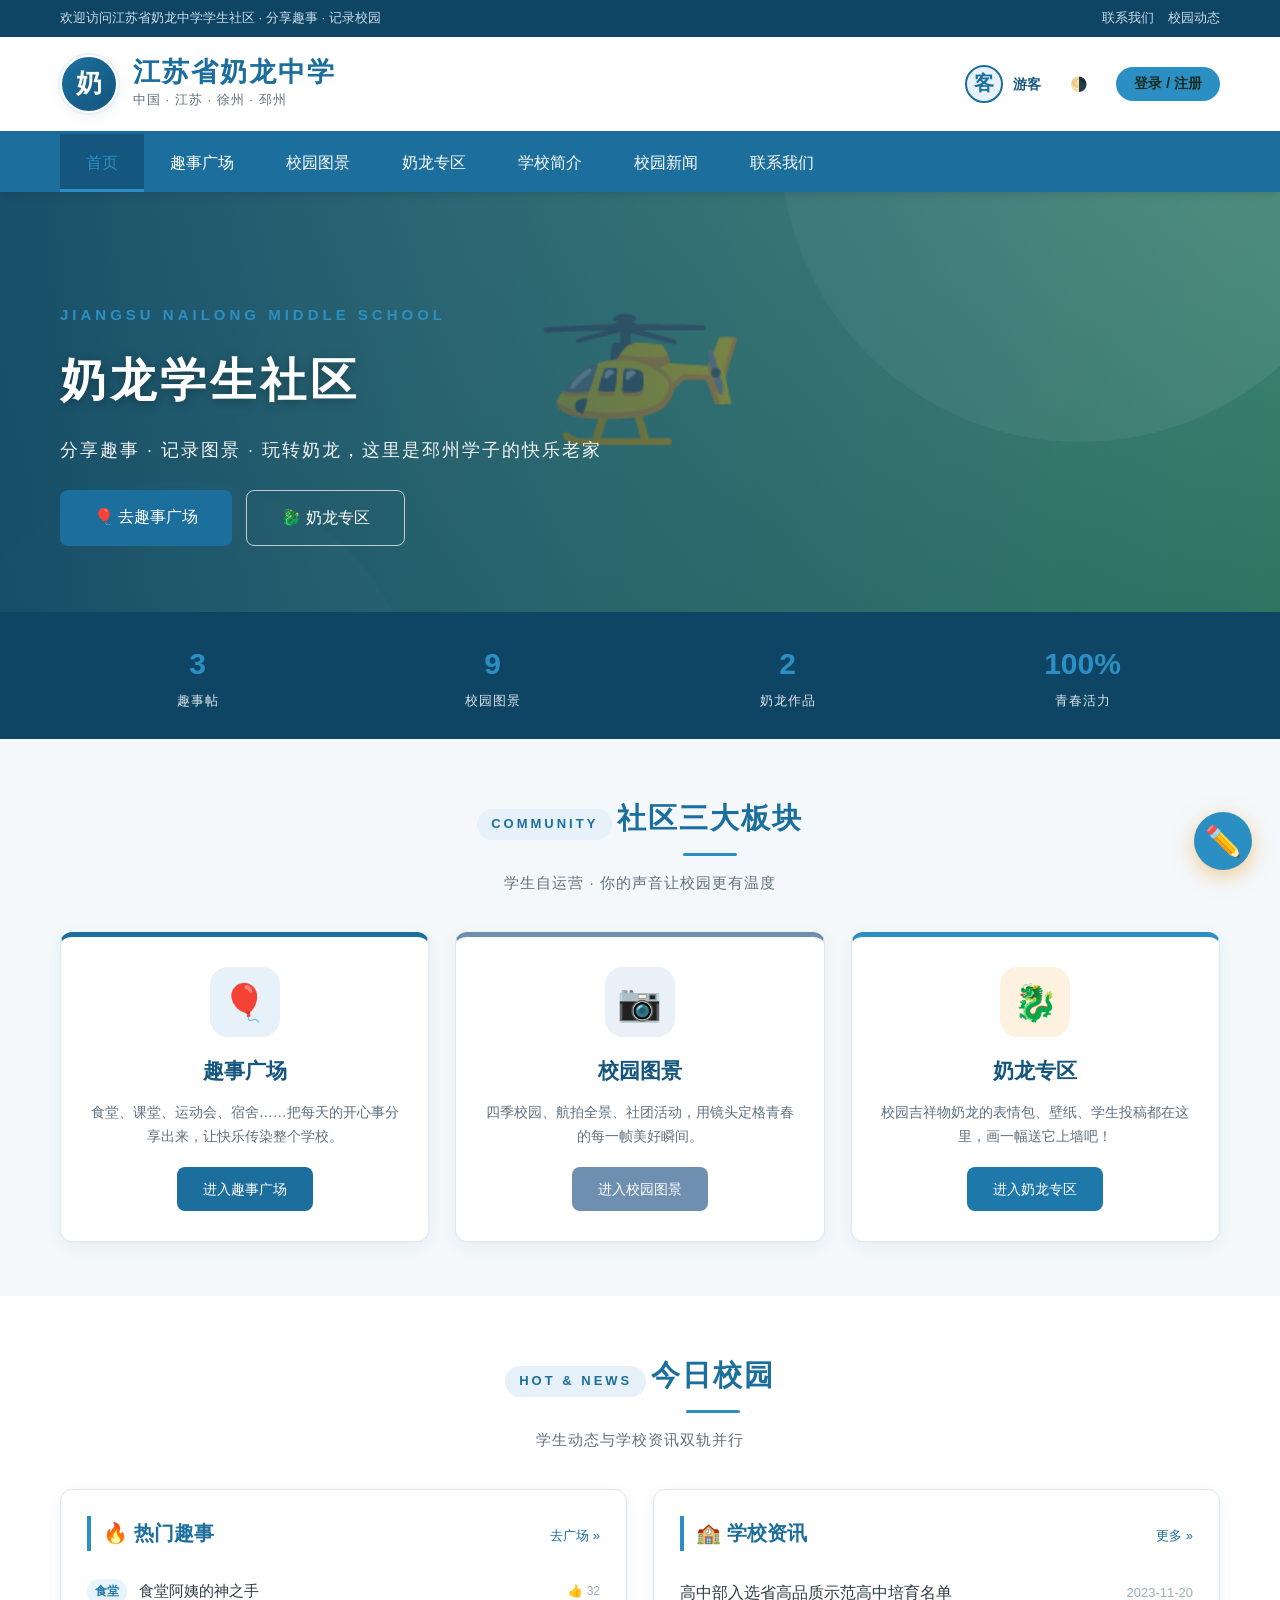
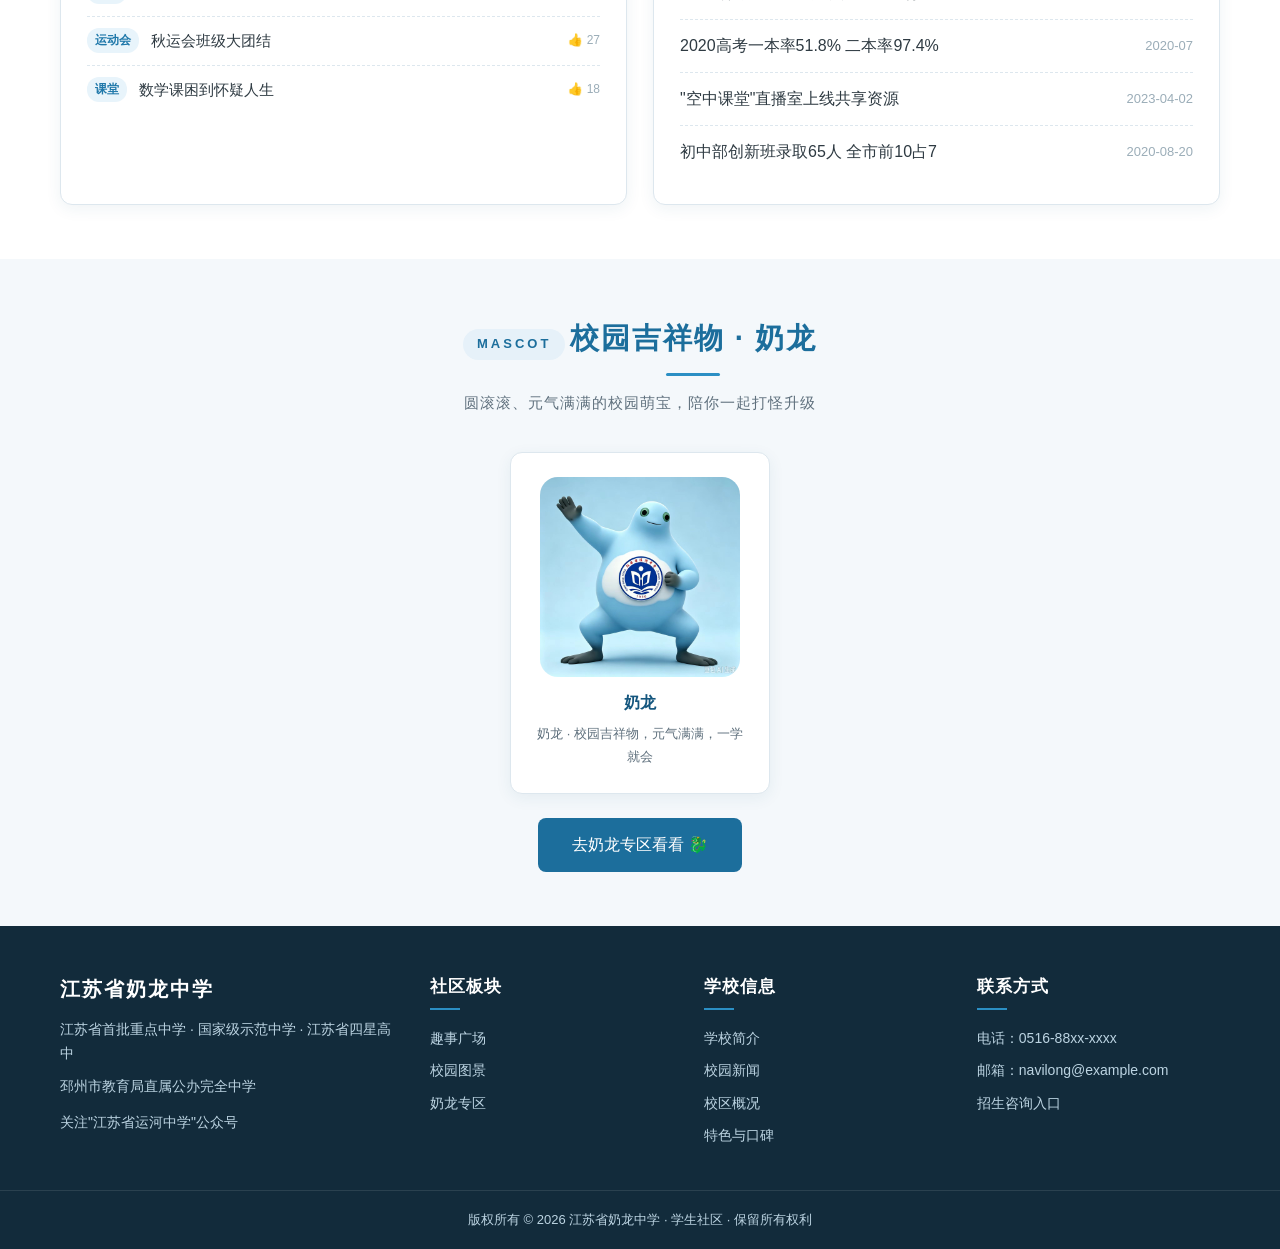
==== index.html @ 1771a379 "init: 江苏省奶龙中学 学生社区（纯前端 + 云端后端就绪）" ====
<!DOCTYPE html>
<html lang="zh-CN">
<head>
  <meta charset="UTF-8">
  <meta name="viewport" content="width=device-width, initial-scale=1.0">
  <title>江苏省奶龙中学 · 学生社区</title>
  <meta name="description" content="江苏省奶龙中学学生社区：分享校园趣事、记录校园图景、玩转奶龙吉祥物。学校为江苏省首批重点中学、国家级示范中学、江苏省四星高中，坐落于徐州市邳州市。">
  <link rel="stylesheet" href="css/style.css">
  <link rel="stylesheet" href="css/community.css">
</head>
<body>

  <site-header></site-header>

  <!-- 主页横幅 -->
  <section class="hero">
    <div class="hero-bg" style="background-image:url('images/scene-aerial.svg');"></div>
    <div class="hero-overlay"></div>
    <div class="container">
      <div class="hero-text">
        <div class="tagline">JIANGSU NAILONG MIDDLE SCHOOL</div>
        <h2>奶龙学生社区</h2>
        <p>分享趣事 · 记录图景 · 玩转奶龙，这里是邳州学子的快乐老家</p>
        <div class="hero-cta">
          <a class="btn" href="stories.html">🎈 去趣事广场</a>
          <a class="btn ghost" href="nailong.html">🐉 奶龙专区</a>
        </div>
      </div>
    </div>
  </section>

  <!-- 社区统计 -->
  <div class="stat-strip">
    <div class="container">
      <div><div class="count" id="bc-stories">0</div><div class="label">趣事帖</div></div>
      <div><div class="count" id="bc-gallery">0</div><div class="label">校园图景</div></div>
      <div><div class="count" id="bc-nailong">0</div><div class="label">奶龙作品</div></div>
      <div><div class="count">100%</div><div class="label">青春活力</div></div>
    </div>
  </div>

  <!-- 三大板块入口 -->
  <section class="section">
    <div class="container">
      <div class="section-title">
        <span class="eyebrow">COMMUNITY</span>
        <h3>社区三大板块</h3>
        <p>学生自运营 · 你的声音让校园更有温度</p>
      </div>
      <div class="community-entrance">
        <a class="entrance-card" href="stories.html">
          <div class="pic">🎈</div>
          <h4>趣事广场</h4>
          <p>食堂、课堂、运动会、宿舍……把每天的开心事分享出来，让快乐传染整个学校。</p>
          <span class="btn">进入趣事广场</span>
        </a>
        <a class="entrance-card" href="gallery.html" style="border-top-color:#6f8fb0;">
          <div class="pic" style="background:#e9f0f7;">📷</div>
          <h4>校园图景</h4>
          <p>四季校园、航拍全景、社团活动，用镜头定格青春的每一帧美好瞬间。</p>
          <span class="btn" style="background:#6f8fb0;">进入校园图景</span>
        </a>
        <a class="entrance-card" href="nailong.html" style="border-top-color:var(--accent);">
          <div class="pic" style="background:#fdf1df;">🐉</div>
          <h4>奶龙专区</h4>
          <p>校园吉祥物奶龙的表情包、壁纸、学生投稿都在这里，画一幅送它上墙吧！</p>
          <span class="btn" style="background:var(--accent-dark);">进入奶龙专区</span>
        </a>
      </div>
    </div>
  </section>

  <!-- 热门趣事 + 学校资讯双轨 -->
  <section class="section" style="background:#fff;">
    <div class="container">
      <div class="section-title">
        <span class="eyebrow">HOT &amp; NEWS</span>
        <h3>今日校园</h3>
        <p>学生动态与学校资讯双轨并行</p>
      </div>
      <div class="dual-grid">
        <div class="panel">
          <div class="panel-head">
            <h4>🔥 热门趣事</h4>
            <a class="more" href="stories.html">去广场 &raquo;</a>
          </div>
          <ul class="mini-list" id="miniStories"></ul>
        </div>
        <div class="panel">
          <div class="panel-head">
            <h4>🏫 学校资讯</h4>
            <a class="more" href="news.html">更多 &raquo;</a>
          </div>
          <ul class="news-list">
            <li><span><a href="news.html">高中部入选省高品质示范高中培育名单</a></span><span class="date">2023-11-20</span></li>
            <li><span><a href="news.html">2020高考一本率51.8% 二本率97.4%</a></span><span class="date">2020-07</span></li>
            <li><span><a href="news.html">"空中课堂"直播室上线共享资源</a></span><span class="date">2023-04-02</span></li>
            <li><span><a href="campus.html">初中部创新班录取65人 全市前10占7</a></span><span class="date">2020-08-20</span></li>
          </ul>
        </div>
      </div>
    </div>
  </section>

  <!-- 奶龙预热 -->
  <section class="section">
    <div class="container">
      <div class="section-title">
        <span class="eyebrow">MASCOT</span>
        <h3>校园吉祥物 · 奶龙</h3>
        <p>圆滚滚、元气满满的校园萌宝，陪你一起打怪升级</p>
      </div>
      <div style="text-align:center;">
        <div class="mascot-card" style="display:inline-block;max-width:260px;margin:0 auto;">
          <img src="images/mascot-a.jpg" alt="校园吉祥物奶龙" style="width:200px;height:200px;object-fit:cover;border-radius:18px;">
          <h4>奶龙</h4>
          <p>奶龙 · 校园吉祥物，元气满满，一学就会</p>
        </div>
        <div style="margin-top:24px;">
          <a class="btn" href="nailong.html">去奶龙专区看看 🐉</a>
        </div>
      </div>
    </div>
  </section>

  <site-footer></site-footer>

  <div class="float-actions">
    <button class="fab" id="fabCompose" title="发布趣事">✏️</button>
  </div>

  <script src="js/layout.js"></script>
  <script src="js/config.js"></script>
  <script src="js/community.js"></script>
  <script src="js/main.js"></script>
</body>
</html>
---- css/style.css ----
/* ===== 江苏省奶龙中学 网站样式 ===== */

:root {
  --primary: #1c6e9c;
  --primary-dark: #14567e;
  --primary-darker: #0f4564;
  --primary-light: #e6f1f9;
  --primary-lighter: #f4f9fc;
  --accent: #2b8fc4;
  --accent-dark: #1f78aa;
  --text: #2e3a42;
  --text-light: #5f707d;
  --text-lighter: #9badb8;
  --bg: #f4f8fb;
  --white: #ffffff;
  --border: #dde7ee;
  --shadow: 0 4px 16px rgba(30, 82, 120, 0.07);
  --shadow-lg: 0 14px 40px rgba(20, 86, 130, 0.14);
  --radius: 12px;
  --radius-sm: 8px;
}

* {
  margin: 0;
  padding: 0;
  box-sizing: border-box;
}

html {
  scroll-behavior: smooth;
}

body {
  font-family: "PingFang SC", "Microsoft YaHei", "Hiragino Sans GB", sans-serif;
  color: var(--text);
  background: var(--bg);
  line-height: 1.75;
  font-size: 16px;
}

a {
  text-decoration: none;
  color: inherit;
}

ul {
  list-style: none;
}

img {
  max-width: 100%;
  display: block;
}

.container {
  width: 100%;
  max-width: 1200px;
  margin: 0 auto;
  padding: 0 20px;
}

/* ===== 顶部信息栏 ===== */
.topbar {
  background: var(--primary-darker);
  color: #c9dbea;
  font-size: 13px;
  padding: 7px 0;
}

.topbar .container {
  display: flex;
  justify-content: space-between;
  align-items: center;
  flex-wrap: wrap;
  gap: 6px;
}

.topbar a {
  color: #c9dbea;
  margin-left: 14px;
  transition: color 0.2s;
}

.topbar a:hover {
  color: var(--accent);
}

/* ===== 页眉/Logo ===== */
.header {
  background: var(--white);
  border-bottom: 3px solid var(--primary);
  padding: 18px 0;
}

.header .container {
  display: flex;
  align-items: center;
  justify-content: space-between;
  gap: 16px;
}

.brand {
  display: flex;
  align-items: center;
  gap: 15px;
}

.brand .logo {
  width: 58px;
  height: 58px;
  border-radius: 50%;
  background: linear-gradient(135deg, var(--primary), var(--primary-dark));
  color: var(--white);
  display: flex;
  align-items: center;
  justify-content: center;
  font-size: 26px;
  font-weight: 800;
  box-shadow: var(--shadow);
  flex-shrink: 0;
  border: 2px solid #fff;
  outline: 2px solid var(--primary-light);
}

.brand h1 {
  font-size: 27px;
  color: var(--primary);
  letter-spacing: 2px;
  line-height: 1.2;
}

.brand p {
  font-size: 13px;
  color: var(--text-light);
  letter-spacing: 1px;
}

.header-contact {
  text-align: right;
  font-size: 13px;
  color: var(--text-light);
}

.header-contact strong {
  color: var(--primary);
  font-size: 20px;
  display: block;
  letter-spacing: 0.5px;
}

/* ===== 导航 ===== */
.nav {
  background: var(--primary);
  position: sticky;
  top: 0;
  z-index: 100;
  box-shadow: 0 2px 8px rgba(0, 0, 0, 0.12);
}

.nav ul {
  display: flex;
}

.nav ul li a {
  display: block;
  padding: 15px 26px;
  color: var(--white);
  font-size: 16px;
  font-weight: 500;
  transition: background 0.3s;
  position: relative;
}

.nav ul li a:hover,
.nav ul li a.active {
  background: var(--primary-dark);
  color: var(--accent);
}

.nav ul li a.active::after {
  content: "";
  position: absolute;
  left: 0;
  right: 0;
  bottom: 0;
  height: 3px;
  background: var(--accent);
}

/* 汉堡菜单 */
.nav-toggle {
  display: none;
  background: transparent;
  border: none;
  color: var(--white);
  font-size: 26px;
  cursor: pointer;
  padding: 12px 16px;
}

/* ===== 横幅 (首页) ===== */
.banner {
  position: relative;
  background: linear-gradient(135deg, var(--primary) 0%, var(--primary-dark) 60%, var(--primary-darker) 100%);
  color: var(--white);
  text-align: center;
  padding: 88px 20px 72px;
  overflow: hidden;
}

.banner::before,
.banner::after {
  content: "";
  position: absolute;
  border-radius: 50%;
  background: rgba(255, 255, 255, 0.06);
}

.banner::before {
  width: 320px;
  height: 320px;
  left: -90px;
  top: -90px;
}

.banner::after {
  width: 260px;
  height: 260px;
  right: -60px;
  bottom: -90px;
}

.banner .badges {
  display: flex;
  flex-wrap: wrap;
  justify-content: center;
  gap: 10px;
  margin-bottom: 22px;
}

.banner .badges span {
  background: rgba(255, 255, 255, 0.14);
  border: 1px solid rgba(255, 255, 255, 0.35);
  backdrop-filter: blur(3px);
  padding: 6px 14px;
  border-radius: 30px;
  font-size: 14px;
  letter-spacing: 1px;
}

.banner h2 {
  font-size: 48px;
  letter-spacing: 6px;
  margin-bottom: 16px;
  text-shadow: 0 2px 8px rgba(0, 0, 0, 0.3);
}

.banner .sub {
  font-size: 19px;
  letter-spacing: 3px;
  opacity: 0.95;
  margin-bottom: 8px;
}

.banner .scope {
  font-size: 15px;
  letter-spacing: 1px;
  opacity: 0.85;
}

.banner .motto {
  margin-top: 26px;
  font-size: 21px;
  color: var(--accent);
  letter-spacing: 8px;
  font-weight: 600;
}

/* ===== 通用小标题 ===== */
.section {
  padding: 54px 0;
}

.section:nth-child(even) {
  background: var(--bg);
}

.section-title {
  text-align: center;
  margin-bottom: 36px;
}

.section-title h3 {
  font-size: 29px;
  color: var(--primary);
  letter-spacing: 2px;
  position: relative;
  display: inline-block;
}

.section-title h3::after {
  content: "";
  position: absolute;
  left: 50%;
  bottom: -12px;
  transform: translateX(-50%);
  width: 54px;
  height: 3px;
  background: var(--accent);
  border-radius: 2px;
}

.section-title p {
  margin-top: 18px;
  color: var(--text-light);
  font-size: 15px;
  letter-spacing: 1px;
}

.section-title .eyebrow {
  display: inline-block;
  background: var(--primary-light);
  color: var(--primary);
  font-size: 13px;
  letter-spacing: 3px;
  padding: 4px 14px;
  border-radius: 20px;
  margin-bottom: 12px;
  font-weight: 600;
}

/* ===== 首页 特色卡片 ===== */
.features {
  display: grid;
  grid-template-columns: repeat(auto-fit, minmax(250px, 1fr));
  gap: 24px;
}

.feature-card {
  background: var(--white);
  border-radius: var(--radius);
  padding: 28px 24px;
  box-shadow: var(--shadow);
  border-top: 4px solid var(--primary);
  border-bottom: 1px solid var(--border);
  transition: transform 0.3s, box-shadow 0.3s;
  position: relative;
  overflow: hidden;
}

.feature-card:hover {
  transform: translateY(-6px);
  box-shadow: var(--shadow-lg);
}

.feature-card .icon {
  font-size: 40px;
  margin-bottom: 14px;
  display: inline-block;
  background: var(--primary-light);
  width: 66px;
  height: 66px;
  border-radius: 14px;
  display: flex;
  align-items: center;
  justify-content: center;
}

.feature-card h4 {
  font-size: 19px;
  color: var(--primary-dark);
  margin-bottom: 10px;
}

.feature-card p {
  color: var(--text-light);
  font-size: 14px;
}

/* ===== 首页 双栏 ===== */
.home-grid {
  display: grid;
  grid-template-columns: 2fr 1fr;
  gap: 30px;
}

.panel {
  background: var(--white);
  border-radius: var(--radius);
  padding: 26px;
  box-shadow: var(--shadow);
  border: 1px solid var(--border);
}

.panel .panel-head {
  display: flex;
  justify-content: space-between;
  align-items: baseline;
  margin-bottom: 16px;
}

.panel h4 {
  font-size: 20px;
  color: var(--primary);
  border-left: 4px solid var(--accent);
  padding-left: 12px;
}

.panel .more {
  font-size: 13px;
  color: var(--primary);
}

.panel .more:hover {
  color: var(--accent);
}

.news-list li {
  padding: 12px 0;
  border-bottom: 1px dashed var(--border);
  display: flex;
  justify-content: space-between;
  align-items: center;
  gap: 12px;
}

.news-list li:last-child {
  border-bottom: none;
}

.news-list a:hover {
  color: var(--primary);
}

.news-list .date {
  color: var(--text-lighter);
  font-size: 13px;
  white-space: nowrap;
}

.notice-list li {
  padding: 9px 0;
  border-bottom: 1px dashed var(--border);
  font-size: 14px;
}

.notice-list li:last-child {
  border-bottom: none;
}

.notice-list li::before {
  content: "●";
  color: var(--accent);
  margin-right: 8px;
  font-size: 10px;
  vertical-align: middle;
}

/* ===== 统计数字 ===== */
.stats {
  background: linear-gradient(135deg, var(--primary-dark), var(--primary-darker));
  color: var(--white);
  padding: 46px 0;
}

.stats .container {
  display: grid;
  grid-template-columns: repeat(auto-fit, minmax(200px, 1fr));
  gap: 30px;
  text-align: center;
}

.stat-item .num {
  font-size: 42px;
  font-weight: 800;
  color: var(--accent);
  line-height: 1.1;
}

.stat-item .label {
  font-size: 15px;
  letter-spacing: 2px;
  opacity: 0.9;
  margin-top: 6px;
}

/* ===== 校区卡片 ===== */
.campus-grid {
  display: grid;
  grid-template-columns: 1fr 1fr;
  gap: 26px;
}

.campus-card {
  background: var(--white);
  border-radius: var(--radius);
  overflow: hidden;
  box-shadow: var(--shadow);
  border: 1px solid var(--border);
  transition: transform 0.3s, box-shadow 0.3s;
}

.campus-card:hover {
  transform: translateY(-4px);
  box-shadow: var(--shadow-lg);
}

.campus-card .campus-head {
  padding: 26px 26px 20px;
  background: linear-gradient(135deg, var(--primary), var(--primary-dark));
  color: var(--white);
}

.campus-card .campus-head .tag {
  display: inline-block;
  background: var(--accent);
  color: var(--primary-darker);
  font-size: 12px;
  font-weight: 700;
  padding: 3px 12px;
  border-radius: 20px;
  margin-bottom: 8px;
  letter-spacing: 1px;
}

.campus-card .campus-head h4 {
  font-size: 23px;
  letter-spacing: 1px;
}

.campus-card .campus-head .addr {
  font-size: 14px;
  opacity: 0.9;
  margin-top: 4px;
}

.campus-card .campus-body {
  padding: 24px 26px;
}

.campus-card .campus-body p {
  font-size: 15px;
  color: var(--text);
  margin-bottom: 14px;
  text-indent: 2em;
}

.campus-card .campus-body .points {
  margin-top: 6px;
}

.campus-card .campus-body .points li {
  padding: 7px 0;
  font-size: 14px;
  color: var(--text-light);
  border-bottom: 1px dashed var(--border);
  display: flex;
  align-items: center;
  gap: 8px;
}

.campus-card .campus-body .points li:last-child {
  border-bottom: none;
}

.campus-card .campus-body .points li::before {
  content: "✔";
  color: var(--primary);
  font-weight: 700;
  flex-shrink: 0;
}

/* 定位差异对比 */
.diff-grid {
  display: grid;
  grid-template-columns: repeat(3, 1fr);
  gap: 22px;
}

.diff-item {
  background: var(--white);
  border-radius: var(--radius);
  padding: 26px 22px;
  text-align: center;
  box-shadow: var(--shadow);
  border: 1px solid var(--border);
  border-top: 4px solid var(--accent);
}

.diff-item h4 {
  font-size: 19px;
  color: var(--primary-dark);
  margin-bottom: 10px;
}

.diff-item .key {
  color: var(--accent-dark);
  font-weight: 700;
  font-size: 15px;
  margin-bottom: 12px;
}

.diff-item p {
  font-size: 14px;
  color: var(--text-light);
}

/* ===== 时间轴 ===== */
.timeline {
  position: relative;
  max-width: 820px;
  margin: 0 auto;
  padding: 20px 0 0;
}

.timeline::before {
  content: "";
  position: absolute;
  left: 24px;
  top: 0;
  bottom: 0;
  width: 3px;
  background: linear-gradient(var(--primary), var(--accent));
  border-radius: 3px;
}

.timeline-item {
  position: relative;
  padding-left: 72px;
  padding-bottom: 34px;
}

.timeline-item:last-child {
  padding-bottom: 0;
}

.timeline-item::before {
  content: "";
  position: absolute;
  left: 15px;
  top: 6px;
  width: 20px;
  height: 20px;
  border-radius: 50%;
  background: var(--white);
  border: 4px solid var(--primary);
  box-shadow: 0 0 0 4px var(--primary-light);
}

.timeline-item .year {
  display: inline-block;
  background: var(--accent);
  color: var(--primary-darker);
  font-weight: 700;
  font-size: 14px;
  padding: 3px 14px;
  border-radius: 20px;
  margin-bottom: 8px;
}

.timeline-item h4 {
  font-size: 19px;
  color: var(--primary-dark);
  margin-bottom: 6px;
}

.timeline-item p {
  color: var(--text-light);
  font-size: 15px;
}

/* ===== 数据高亮 ===== */
.data-cards {
  display: grid;
  grid-template-columns: repeat(auto-fit, minmax(210px, 1fr));
  gap: 20px;
}

.data-card {
  background: var(--white);
  border-radius: var(--radius);
  padding: 26px 20px;
  text-align: center;
  box-shadow: var(--shadow);
  border: 1px solid var(--border);
  border-bottom: 4px solid var(--primary);
}

.data-card .big {
  font-size: 36px;
  font-weight: 800;
  color: var(--primary);
  line-height: 1.1;
}

.data-card .big .unit {
  font-size: 20px;
}

.data-card .desc {
  margin-top: 8px;
  color: var(--text-light);
  font-size: 14px;
  letter-spacing: 1px;
}

/* ===== 活动/场景 ===== */
.scenes-grid {
  display: grid;
  grid-template-columns: repeat(auto-fit, minmax(250px, 1fr));
  gap: 24px;
}

.scene-card {
  background: var(--white);
  border-radius: var(--radius);
  padding: 26px 24px;
  box-shadow: var(--shadow);
  border: 1px solid var(--border);
  border-top: 4px solid var(--primary);
}

.scene-card .icon {
  font-size: 34px;
  margin-bottom: 12px;
}

.scene-card h4 {
  font-size: 18px;
  color: var(--primary-dark);
  margin-bottom: 8px;
}

.scene-card p {
  font-size: 14px;
  color: var(--text-light);
}

/* ===== 页脚 ===== */
.footer {
  background: #122b3b;
  color: #bcd4e2;
  padding: 46px 0 0;
}

.footer .container {
  display: grid;
  grid-template-columns: 1.4fr 1fr 1fr 1fr;
  gap: 30px;
  padding-bottom: 34px;
}

.footer h5 {
  color: var(--white);
  font-size: 17px;
  margin-bottom: 16px;
  letter-spacing: 1px;
  position: relative;
  padding-bottom: 8px;
}

.footer h5::after {
  content: "";
  position: absolute;
  left: 0;
  bottom: 0;
  width: 30px;
  height: 2px;
  background: var(--accent);
}

.footer p,
.footer li {
  font-size: 14px;
  margin-bottom: 8px;
}

.footer li a:hover {
  color: var(--accent);
}

.footer .brand-foot {
  font-size: 20px;
  color: var(--white);
  font-weight: 700;
  letter-spacing: 2px;
  margin-bottom: 10px;
}

.footer-bottom {
  border-top: 1px solid rgba(255, 255, 255, 0.1);
  padding: 18px 0;
  text-align: center;
  font-size: 13px;
}

/* ===== 子页面横幅 ===== */
.page-banner {
  background: linear-gradient(135deg, var(--primary), var(--primary-darker));
  color: var(--white);
  padding: 52px 20px;
  text-align: center;
  position: relative;
  overflow: hidden;
}

.page-banner::before {
  content: "";
  position: absolute;
  width: 220px;
  height: 220px;
  border-radius: 50%;
  background: rgba(255, 255, 255, 0.06);
  right: -50px;
  top: -60px;
}

.page-banner h2 {
  font-size: 36px;
  letter-spacing: 3px;
}

.page-banner p {
  margin-top: 10px;
  opacity: 0.9;
  letter-spacing: 1px;
}

/* 面包屑 */
.crumbs {
  background: var(--white);
  border-bottom: 1px solid var(--border);
  font-size: 13px;
  padding: 11px 0;
  color: var(--text-light);
}

.crumbs a:hover {
  color: var(--primary);
}

.crumbs .sep {
  margin: 0 6px;
  color: var(--text-lighter);
}

/* ===== 通用内容 ===== */
.content {
  background: var(--white);
  border-radius: var(--radius);
  padding: 38px 40px;
  box-shadow: var(--shadow);
  margin: 34px 0;
  border: 1px solid var(--border);
}

.content h3 {
  color: var(--primary);
  font-size: 24px;
  margin-bottom: 18px;
  padding-bottom: 12px;
  border-bottom: 2px solid var(--primary-light);
}

.content h4 {
  color: var(--primary-dark);
  font-size: 19px;
  margin: 24px 0 10px;
}

.content p {
  margin-bottom: 14px;
  text-indent: 2em;
}

/* ===== 关于 ===== */
.about-intro {
  text-align: center;
  padding: 30px 0;
}

.about-intro h3 {
  color: var(--primary);
  font-size: 28px;
  margin-bottom: 16px;
}

.about-intro p {
  max-width: 840px;
  margin: 0 auto 12px;
  font-size: 16px;
  color: var(--text-light);
}

.values {
  display: grid;
  grid-template-columns: repeat(auto-fit, minmax(220px, 1fr));
  gap: 20px;
  margin-top: 30px;
}

.value-item {
  background: var(--white);
  border-radius: var(--radius);
  padding: 26px;
  text-align: center;
  box-shadow: var(--shadow);
  border-top: 4px solid var(--accent);
  border: 1px solid var(--border);
}

.value-item .icon {
  font-size: 30px;
  margin-bottom: 10px;
}

.value-item h4 {
  color: var(--primary-dark);
  margin-bottom: 8px;
  font-size: 18px;
}

.value-item p {
  font-size: 14px;
  color: var(--text-light);
}

/* ===== 教师卡片 ===== */
.teacher-grid {
  display: grid;
  grid-template-columns: repeat(auto-fit, minmax(250px, 1fr));
  gap: 24px;
  margin-top: 20px;
}

.teacher-card {
  background: var(--white);
  border-radius: var(--radius);
  box-shadow: var(--shadow);
  text-align: center;
  padding: 28px 20px;
  border: 1px solid var(--border);
  transition: transform 0.3s;
}

.teacher-card:hover {
  transform: translateY(-4px);
}

.teacher-card .avatar {
  width: 84px;
  height: 84px;
  border-radius: 50%;
  margin: 0 auto 14px;
  background: var(--primary-light);
  color: var(--primary);
  font-size: 34px;
  font-weight: 700;
  display: flex;
  align-items: center;
  justify-content: center;
}

.teacher-card h5 {
  font-size: 18px;
  color: var(--primary-dark);
  margin-bottom: 4px;
}

.teacher-card .subject {
  color: var(--accent-dark);
  font-size: 14px;
  font-weight: 600;
  margin-bottom: 12px;
}

.teacher-card p {
  font-size: 13px;
  color: var(--text-light);
  text-indent: 0;
  margin-bottom: 0;
}

/* ===== 新闻文章列表 ===== */
.article-list article {
  padding: 20px 0;
  border-bottom: 1px dashed var(--border);
}

.article-list article:last-child {
  border-bottom: none;
}

.article-list h4 {
  margin: 0 0 8px;
}

.article-list h4 a {
  color: var(--primary-dark);
  font-size: 19px;
}

.article-list h4 a:hover {
  color: var(--accent);
}

.article-list .meta {
  font-size: 13px;
  color: var(--text-light);
  margin-bottom: 8px;
}

.article-list p {
  color: var(--text-light);
  font-size: 14px;
  text-indent: 0;
}

/* ===== 联系/实用信息 ===== */
.contact-grid {
  display: grid;
  grid-template-columns: 1fr 1.4fr;
  gap: 30px;
}

.info-card {
  background: var(--primary-light);
  border-radius: var(--radius);
  padding: 28px;
  border: 1px solid var(--primary-light);
}

.info-card h4 {
  color: var(--primary-dark);
  margin-bottom: 18px;
  font-size: 20px;
  border-left: 4px solid var(--accent);
  padding-left: 12px;
}

.info-card ul li {
  padding: 10px 0;
  border-bottom: 1px dashed rgba(28, 110, 156, 0.2);
  font-size: 15px;
}

.info-card ul li:last-child {
  border-bottom: none;
}

.info-card ul li strong {
  color: var(--primary);
  margin-right: 8px;
}

.form-card {
  background: var(--white);
  border-radius: var(--radius);
  padding: 28px;
  box-shadow: var(--shadow);
  border: 1px solid var(--border);
}

.form-card h4 {
  color: var(--primary-dark);
  font-size: 20px;
  margin-bottom: 18px;
  border-left: 4px solid var(--accent);
  padding-left: 12px;
}

.form-group {
  margin-bottom: 18px;
}

.form-group label {
  display: block;
  margin-bottom: 6px;
  font-size: 14px;
  color: var(--primary-dark);
  font-weight: 600;
}

.form-group input,
.form-group textarea,
.form-group select {
  width: 100%;
  padding: 12px 14px;
  border: 1px solid var(--border);
  border-radius: 8px;
  font-size: 15px;
  font-family: inherit;
  transition: border 0.3s;
  background: #fdfefe;
}

.form-group input:focus,
.form-group textarea:focus {
  outline: none;
  border-color: var(--primary);
  box-shadow: 0 0 0 3px var(--primary-light);
}

.form-group textarea {
  resize: vertical;
  min-height: 120px;
}

.btn {
  display: inline-block;
  background: var(--primary);
  color: var(--white);
  border: none;
  padding: 13px 34px;
  border-radius: 8px;
  font-size: 16px;
  cursor: pointer;
  transition: background 0.3s, transform 0.2s;
  font-weight: 500;
}

.btn:hover {
  background: var(--primary-dark);
  transform: translateY(-1px);
}

.btn:disabled {
  background: #7ba8c4;
  cursor: not-allowed;
  transform: none;
}

/* 提示框 */
.alert {
  padding: 14px 18px;
  border-radius: 8px;
  margin-top: 14px;
  font-size: 14px;
  display: none;
}

.alert.show {
  display: block;
}

.alert.success {
  background: #e6f1f9;
  color: var(--primary-dark);
  border: 1px solid var(--primary);
}

.alert.error {
  background: #fdecec;
  color: #a03030;
  border: 1px solid #e0a0a0;
}

/* ===== 招生要点 (callout) ===== */
.callout {
  background: linear-gradient(135deg, var(--primary-light), var(--primary-lighter));
  border: 1px solid var(--primary-light);
  border-left: 5px solid var(--accent);
  border-radius: var(--radius);
  padding: 24px 28px;
  margin: 26px 0;
}

.callout h4 {
  color: var(--primary-dark);
  margin-bottom: 10px;
  border-left: none;
  padding-left: 0;
}

.callout p,
.callout li {
  font-size: 15px;
  color: var(--text);
  text-indent: 0;
}

.callout ul li {
  padding: 5px 0;
  padding-left: 20px;
  position: relative;
}

.callout ul li::before {
  content: "▸";
  position: absolute;
  left: 0;
  color: var(--primary);
}

/* ===== Tag badge ===== */
.tag-row {
  display: flex;
  flex-wrap: wrap;
  gap: 8px;
  margin-top: 10px;
}

.tag-row span {
  background: var(--primary-light);
  color: var(--primary);
  font-size: 13px;
  padding: 4px 12px;
  border-radius: 20px;
}

/* ===== 响应式 ===== */
@media (max-width: 900px) {
  .campus-grid {
    grid-template-columns: 1fr;
  }

  .diff-grid {
    grid-template-columns: 1fr;
  }
}

@media (max-width: 860px) {
  .home-grid {
    grid-template-columns: 1fr;
  }

  .contact-grid {
    grid-template-columns: 1fr;
  }

  .footer .container {
    grid-template-columns: 1fr 1fr;
  }

  .nav ul {
    display: none;
    flex-direction: column;
  }

  .nav ul.open {
    display: flex;
  }

  .nav-toggle {
    display: block;
  }

  .nav ul li a {
    padding: 13px 20px;
  }

  .header .container {
    flex-direction: column;
    gap: 12px;
    text-align: center;
  }

  .header-contact {
    text-align: center;
  }

  .banner h2 {
    font-size: 30px;
  }

  .brand h1 {
    font-size: 22px;
  }

  .content {
    padding: 24px 20px;
  }

  .timeline-item {
    padding-left: 58px;
  }

  .footer .container {
    grid-template-columns: 1fr;
  }
}
---- css/community.css ----
/* ===== 江苏省奶龙中学 · 社区版样式 ===== */

/* 自定义布局标签默认块级显示（否则未知标签按 inline 处理） */
site-header,
site-footer {
  display: block;
}

/* ---------- 用户菜单 ---------- */
.user-menu {
  display: flex;
  align-items: center;
  gap: 10px;
}

.user-menu .avatar {
  width: 38px;
  height: 38px;
  border-radius: 50%;
  background: var(--primary-light);
  color: var(--primary);
  display: flex;
  align-items: center;
  justify-content: center;
  font-size: 20px;
  font-weight: 700;
  border: 2px solid var(--primary);
  overflow: hidden;
}

.user-menu .avatar img {
  width: 100%;
  height: 100%;
  object-fit: cover;
}

.user-menu .uname {
  font-size: 14px;
  color: var(--primary-dark);
  font-weight: 600;
}

.user-menu .link-btn {
  background: var(--accent);
  color: #1a2b20;
  border: none;
  padding: 8px 18px;
  border-radius: 20px;
  font-size: 14px;
  font-weight: 700;
  cursor: pointer;
  transition: background 0.2s, transform 0.2s;
}

.user-menu .link-btn:hover {
  background: var(--accent-dark);
  color: #fff;
  transform: translateY(-1px);
}

.user-menu .link-btn.ghost {
  background: transparent;
  color: var(--white);
  border: 1px solid rgba(255, 255, 255, 0.5);
}

.user-menu .link-btn.ghost:hover {
  background: rgba(255, 255, 255, 0.15);
  color: var(--white);
}

/* ---------- 横幅（社区页 hero） ---------- */
.hero {
  position: relative;
  height: 420px;
  overflow: hidden;
  color: var(--white);
}

.hero .hero-bg {
  position: absolute;
  inset: 0;
  background-size: cover;
  background-position: center;
}

.hero .hero-overlay {
  position: absolute;
  inset: 0;
  background: linear-gradient(90deg, rgba(15, 69, 100, 0.92) 0%, rgba(15, 69, 100, 0.55) 60%, rgba(15, 69, 100, 0.25) 100%);
}

.hero .hero-text {
  position: relative;
  z-index: 2;
  max-width: 640px;
  padding-top: 110px;
}

.hero .hero-text .tagline {
  font-size: 15px;
  letter-spacing: 4px;
  color: var(--accent);
  font-weight: 600;
  margin-bottom: 12px;
}

.hero .hero-text h2 {
  font-size: 46px;
  letter-spacing: 4px;
  margin-bottom: 14px;
  text-shadow: 0 2px 10px rgba(0, 0, 0, 0.3);
}

.hero .hero-text p {
  font-size: 18px;
  letter-spacing: 2px;
  opacity: 0.94;
  margin-bottom: 24px;
}

.hero .hero-cta {
  display: flex;
  gap: 14px;
  flex-wrap: wrap;
}

.hero .hero-cta .btn.ghost {
  background: transparent;
  border: 1px solid rgba(255, 255, 255, 0.7);
}

.hero .hero-cta .btn.ghost:hover {
  background: rgba(255, 255, 255, 0.15);
}

/* ---------- 社区统计 ---------- */
.stat-strip {
  background: var(--primary-darker);
  color: var(--white);
}

.stat-strip .container {
  display: grid;
  grid-template-columns: repeat(4, 1fr);
  gap: 20px;
  padding: 26px 20px;
  text-align: center;
}

.stat-strip .count {
  font-size: 30px;
  font-weight: 800;
  color: var(--accent);
}

.stat-strip .label {
  font-size: 13px;
  opacity: 0.85;
  letter-spacing: 1px;
}

/* ---------- 三栏板块入口 ---------- */
.community-entrance {
  display: grid;
  grid-template-columns: repeat(3, 1fr);
  gap: 26px;
}

.entrance-card {
  background: var(--white);
  border-radius: var(--radius);
  padding: 30px 26px;
  text-align: center;
  box-shadow: var(--shadow);
  border: 1px solid var(--border);
  border-top: 5px solid var(--primary);
  transition: transform 0.3s, box-shadow 0.3s;
  position: relative;
  overflow: hidden;
}

.entrance-card:hover {
  transform: translateY(-6px);
  box-shadow: var(--shadow-lg);
}

.entrance-card .pic {
  width: 70px;
  height: 70px;
  border-radius: 18px;
  margin: 0 auto 16px;
  display: flex;
  align-items: center;
  justify-content: center;
  font-size: 36px;
  background: var(--primary-light);
}

.entrance-card h4 {
  font-size: 21px;
  color: var(--primary-dark);
  margin-bottom: 10px;
}

.entrance-card p {
  font-size: 14px;
  color: var(--text-light);
  margin-bottom: 18px;
}

.entrance-card .btn {
  font-size: 14px;
  padding: 10px 26px;
}

/* ---------- 板块提示 ---------- */
.section-head {
  display: flex;
  align-items: center;
  justify-content: space-between;
  margin-bottom: 20px;
  flex-wrap: wrap;
  gap: 12px;
}

.section-head h3 {
  font-size: 24px;
  color: var(--primary);
  letter-spacing: 1px;
  display: flex;
  align-items: center;
  gap: 10px;
}

.section-head h3 span.ico {
  font-size: 26px;
}

.section-head .more {
  font-size: 14px;
  color: var(--primary);
}

.section-head .more:hover {
  color: var(--accent);
}

/* ---------- 趣味列表（首页） ---------- */
.mini-list li {
  display: flex;
  justify-content: space-between;
  align-items: center;
  gap: 12px;
  padding: 11px 0;
  border-bottom: 1px dashed var(--border);
}

.mini-list li:last-child {
  border-bottom: none;
}

.mini-list .tag {
  font-size: 12px;
  color: var(--accent-dark);
  background: #e8f4fb;
  padding: 2px 8px;
  border-radius: 12px;
  flex-shrink: 0;
  font-weight: 600;
}

.mini-list a.title {
  color: var(--text);
  font-size: 15px;
  flex: 1;
}

.mini-list a.title:hover {
  color: var(--primary);
}

.mini-list .heat {
  color: var(--text-lighter);
  font-size: 12px;
  white-space: nowrap;
}

/* ---------- 资讯双轨 ---------- */
.dual-grid {
  display: grid;
  grid-template-columns: 1fr 1fr;
  gap: 26px;
}

/* ---------- 筛选标签 ---------- */
.filter-bar {
  display: flex;
  flex-wrap: wrap;
  gap: 10px;
  margin-bottom: 22px;
  align-items: center;
}

.filter-bar .chip {
  padding: 7px 18px;
  border-radius: 20px;
  background: var(--white);
  border: 1px solid var(--border);
  color: var(--text);
  font-size: 14px;
  cursor: pointer;
  transition: all 0.2s;
}

.filter-bar .chip:hover {
  border-color: var(--primary);
  color: var(--primary);
}

.filter-bar .chip.active {
  background: var(--primary);
  color: var(--white);
  border-color: var(--primary);
}

/* ---------- 发布按钮 ---------- */
.float-actions {
  position: fixed;
  right: 28px;
  bottom: 30px;
  z-index: 50;
  display: flex;
  flex-direction: column;
  gap: 12px;
}

.float-actions .fab {
  width: 58px;
  height: 58px;
  border-radius: 50%;
  border: none;
  background: var(--accent);
  color: var(--primary-darker);
  font-size: 30px;
  cursor: pointer;
  box-shadow: 0 6px 20px rgba(240, 160, 48, 0.5);
  transition: transform 0.2s, background 0.2s;
  display: flex;
  align-items: center;
  justify-content: center;
}

.float-actions .fab:hover {
  transform: translateY(-3px) scale(1.05);
}

/* ---------- 动态卡片（趣事） ---------- */
.post-feed {
  display: grid;
  grid-template-columns: repeat(auto-fill, minmax(330px, 1fr));
  gap: 22px;
}

.post-card {
  background: var(--white);
  border-radius: var(--radius);
  padding: 22px;
  box-shadow: var(--shadow);
  border: 1px solid var(--border);
  transition: transform 0.2s, box-shadow 0.25s;
  display: flex;
  flex-direction: column;
}

.post-card:hover {
  transform: translateY(-3px);
  box-shadow: var(--shadow-lg);
}

.post-card .post-meta {
  display: flex;
  align-items: center;
  gap: 10px;
  margin-bottom: 12px;
}

.post-card .post-meta .who {
  width: 34px;
  height: 34px;
  border-radius: 50%;
  background: var(--primary-light);
  color: var(--primary);
  font-size: 16px;
  font-weight: 700;
  display: flex;
  align-items: center;
  justify-content: center;
  flex-shrink: 0;
}

.post-card .post-meta .post-meta-txt {
  flex: 1;
}

.post-card .post-meta .post-meta-txt .name {
  font-size: 14px;
  font-weight: 600;
  color: var(--primary-dark);
}

.post-card .post-meta .post-meta-txt .time {
  font-size: 12px;
  color: var(--text-lighter);
}

.post-card .post-meta .tag {
  font-size: 12px;
  color: var(--accent-dark);
  background: #e8f4fb;
  padding: 3px 10px;
  border-radius: 12px;
  font-weight: 600;
}

.post-card .post-title {
  font-size: 17px;
  margin-bottom: 8px;
}

.post-card h5 {
  font-size: 17px;
  color: var(--primary-dark);
  margin-bottom: 6px;
}

.post-card .post-body {
  font-size: 14px;
  color: var(--text);
  line-height: 1.7;
  margin-bottom: 14px;
  white-space: pre-wrap;
}

.post-card .post-img {
  border-radius: 10px;
  overflow: hidden;
  margin-bottom: 14px;
}

.post-card .post-actions {
  display: flex;
  gap: 7px;
  margin-top: auto;
  padding-top: 12px;
  border-top: 1px dashed var(--border);
}

.post-card .post-actions button {
  flex: 1;
  background: var(--primary-lighter);
  border: 1px solid var(--border);
  color: var(--text);
  border-radius: 8px;
  padding: 8px 6px;
  font-size: 12.5px;
  cursor: pointer;
  transition: all 0.2s;
  display: flex;
  align-items: center;
  justify-content: center;
  gap: 4px;
  white-space: nowrap;
}

.post-card .post-actions button:hover {
  border-color: var(--primary);
  color: var(--primary);
}

.post-card .post-actions button.liked {
  background: #e8f4fb;
  border-color: var(--accent);
  color: var(--accent-dark);
  font-weight: 600;
}

.post-card .post-actions button.report-btn {
  color: var(--text-lighter);
  font-size: 11.5px;
}

.post-card .post-actions button.report-btn:hover {
  color: #c65a5a;
  border-color: #e0a0a0;
}

/* 评论区 */
.comments {
  margin-top: 12px;
  background: var(--bg);
  border-radius: 8px;
  padding: 12px;
  display: none;
}

.comments.open {
  display: block;
}

.comments .cmt {
  font-size: 13px;
  padding: 6px 0;
  border-bottom: 1px dashed var(--border);
}

.comments .cmt:last-child {
  border-bottom: none;
}

.comments .cmt .cname {
  color: var(--primary);
  font-weight: 600;
}

.comments .cmt .ctime {
  color: var(--text-lighter);
  font-size: 11px;
  margin-left: 6px;
}

.comments .cmt-input {
  display: flex;
  gap: 8px;
  margin-top: 10px;
}

.comments .cmt-input input {
  flex: 1;
  border: 1px solid var(--border);
  border-radius: 8px;
  padding: 8px 10px;
  font-size: 13px;
  font-family: inherit;
}

.comments .cmt-input button {
  background: var(--primary);
  color: #fff;
  border: none;
  border-radius: 8px;
  padding: 8px 16px;
  cursor: pointer;
}

/* ---------- 图片墙 ---------- */
.gallery-grid {
  column-count: 3;
  column-gap: 18px;
}

.gallery-item {
  break-inside: avoid;
  margin-bottom: 18px;
  background: var(--white);
  border-radius: var(--radius);
  overflow: hidden;
  box-shadow: var(--shadow);
  border: 1px solid var(--border);
  position: relative;
  transition: transform 0.2s;
}

.gallery-item:hover {
  transform: translateY(-3px);
  box-shadow: var(--shadow-lg);
}

.gallery-item img {
  width: 100%;
  display: block;
}

.gallery-item .g-info {
  padding: 12px 14px;
}

.gallery-item .g-info .g-title {
  font-size: 14px;
  color: var(--primary-dark);
  font-weight: 600;
  margin-bottom: 5px;
}

.gallery-item .g-info .g-meta {
  display: flex;
  justify-content: space-between;
  align-items: center;
  font-size: 12px;
  color: var(--text-lighter);
}

.gallery-item .g-info .g-like {
  background: none;
  border: none;
  color: var(--text-lighter);
  cursor: pointer;
  font-size: 13px;
}

.gallery-item .g-info .g-like.liked {
  color: #e07a7a;
}

.gallery-item .cat-badge {
  position: absolute;
  top: 12px;
  left: 12px;
  background: rgba(0, 0, 0, 0.5);
  color: #fff;
  font-size: 12px;
  padding: 3px 10px;
  border-radius: 12px;
}

/* ---------- 奶龙专区 ---------- */
.nailong-hero {
  border-radius: var(--radius);
  overflow: hidden;
  box-shadow: var(--shadow-lg);
  margin: 24px 0;
}

.nailong-hero img {
  width: 100%;
  display: block;
}

.mascot-card {
  text-align: center;
  background: var(--white);
  border-radius: var(--radius);
  padding: 24px;
  box-shadow: var(--shadow);
  border: 1px solid var(--border);
}

.mascot-card img {
  width: 120px;
  margin: 0 auto 12px;
}

.mascot-card h4 {
  color: var(--primary-dark);
  margin-bottom: 6px;
}

.mascot-card p {
  font-size: 13px;
  color: var(--text-light);
}

.sticker-grid {
  display: grid;
  grid-template-columns: repeat(auto-fill, minmax(140px, 1fr));
  gap: 16px;
}

.sticker-grid .sticker {
  background: var(--white);
  border-radius: var(--radius);
  border: 1px solid var(--border);
  padding: 14px;
  text-align: center;
  transition: transform 0.2s;
}

.sticker-grid .sticker:hover {
  transform: scale(1.04);
}

.sticker-grid .sticker img {
  width: 100%;
  margin-bottom: 8px;
}

.sticker-grid .sticker .s-name {
  font-size: 13px;
  color: var(--text-light);
}

.sticker-grid .sticker .dl {
  font-size: 12px;
  color: var(--primary);
  display: inline-block;
  margin-top: 6px;
  cursor: pointer;
  border-bottom: 1px dashed var(--primary);
}

/* ---------- 弹窗 ---------- */
.modal-overlay {
  position: fixed;
  inset: 0;
  background: rgba(0, 0, 0, 0.5);
  z-index: 200;
  display: none;
  align-items: center;
  justify-content: center;
  padding: 20px;
}

.modal-overlay.show {
  display: flex;
}

.modal {
  background: var(--white);
  border-radius: var(--radius);
  width: 100%;
  max-width: 520px;
  max-height: 90vh;
  overflow-y: auto;
  box-shadow: var(--shadow-lg);
  padding: 26px;
  animation: pop 0.25s ease;
}

.modal.wide {
  max-width: 640px;
}

@keyframes pop {
  from { transform: scale(0.95) translateY(10px); opacity: 0; }
  to { transform: scale(1) translateY(0); opacity: 1; }
}

.modal .modal-head {
  display: flex;
  justify-content: space-between;
  align-items: center;
  margin-bottom: 18px;
}

.modal .modal-head h3 {
  font-size: 20px;
  color: var(--primary-dark);
}

.modal .modal-close {
  background: none;
  border: none;
  font-size: 26px;
  cursor: pointer;
  color: var(--text-light);
  line-height: 1;
}

.modal .modal-close:hover {
  color: var(--primary);
}

.avatar-picker {
  display: flex;
  flex-wrap: wrap;
  gap: 10px;
  margin: 12px 0;
}

.avatar-picker .ap {
  width: 52px;
  height: 52px;
  border-radius: 50%;
  background: var(--primary-light);
  display: flex;
  align-items: center;
  justify-content: center;
  font-size: 26px;
  cursor: pointer;
  border: 3px solid transparent;
  transition: all 0.2s;
}

.avatar-picker .ap:hover {
  border-color: var(--accent);
}

.avatar-picker .ap.sel {
  border-color: var(--primary);
  background: var(--primary-lighter);
}

.nickname-row input {
  width: 100%;
  padding: 12px 14px;
  border: 1px solid var(--border);
  border-radius: 8px;
  font-size: 15px;
  font-family: inherit;
}

.nickname-row input:focus {
  outline: none;
  border-color: var(--primary);
  box-shadow: 0 0 0 3px var(--primary-light);
}

/* 发布表单 */
.compose input,
.compose textarea,
.compose select {
  width: 100%;
  padding: 11px 13px;
  border: 1px solid var(--border);
  border-radius: 8px;
  font-size: 14px;
  font-family: inherit;
  margin-bottom: 12px;
}

.compose textarea {
  min-height: 90px;
  resize: vertical;
}

.compose input:focus,
.compose textarea:focus,
.compose select:focus {
  outline: none;
  border-color: var(--primary);
}

.compose .img-row {
  display: flex;
  gap: 8px;
}

.compose .anon-row {
  display: flex;
  align-items: center;
  gap: 8px;
  font-size: 14px;
  margin-bottom: 12px;
  color: var(--text-light);
}

.compose .anon-row input {
  width: auto;
  margin: 0;
}

/* ---------- Toast ---------- */
.toast {
  position: fixed;
  top: 90px;
  left: 50%;
  transform: translateX(-50%);
  background: var(--primary-dark);
  color: #fff;
  padding: 12px 24px;
  border-radius: 24px;
  font-size: 14px;
  z-index: 300;
  box-shadow: var(--shadow-lg);
  opacity: 0;
  pointer-events: none;
  transition: opacity 0.3s, transform 0.3s;
}

.toast.show {
  opacity: 1;
  transform: translateX(-50%) translateY(6px);
}

/* 空状态 */
.empty-state {
  text-align: center;
  padding: 50px 20px;
  color: var(--text-light);
}

.empty-state .ico {
  font-size: 54px;
  margin-bottom: 12px;
}

/* ---------- 暗色主题 ---------- */
html[data-theme="dark"] {
  --bg: #12171a;
  --white: #1b2227;
  --primary-light: #27343d;
  --primary-lighter: #222e37;
  --border: #2b3338;
  --text: #e6ecea;
  --text-light: #aab6b1;
  --text-lighter: #7d8b86;
  --primary: #5aa8d6;
  --primary-dark: #7abce4;
  --primary-darker: #0c2338;
  --accent: #4aa8d8;
  --accent-dark: #6fbce6;
  --shadow: 0 4px 16px rgba(0, 0, 0, 0.4);
  --shadow-lg: 0 14px 40px rgba(0, 0, 0, 0.5);
}

html[data-theme="dark"] .topbar,
html[data-theme="dark"] .header,
html[data-theme="dark"] .nav,
html[data-theme="dark"] .section-title h3,
html[data-theme="dark"] .page-banner {
  color-scheme: dark;
}

html[data-theme="dark"] .brand h1 { color: var(--primary-dark); }
html[data-theme="dark"] .logo { background: linear-gradient(135deg, #2e5a80, #1c6e9c); }

html[data-theme="dark"] .post-card .post-meta .who,
html[data-theme="dark"] .user-menu .avatar,
html[data-theme="dark"] .mascot-card h4 { background: var(--primary-light); }

html[data-theme="dark"] .toast { background: #0c2338; }
html[data-theme="dark"] .filter-bar .chip { background: var(--white); }
html[data-theme="dark"] .filter-bar .chip.active { background: var(--primary); color: #0d2338; }

html[data-theme="dark"] .stats { background: linear-gradient(135deg, #0c2338, #071420); }
html[data-theme="dark"] .footer { background: #0a141c; }

/* 页脚折叠/响应式 */
@media (max-width: 900px) {
  .community-entrance { grid-template-columns: 1fr; }
  .dual-grid { grid-template-columns: 1fr; }
}

@media (max-width: 860px) {
  .stat-strip .container { grid-template-columns: 1fr 1fr; gap: 14px; }
  .gallery-grid { column-count: 2; }
}

@media (max-width: 560px) {
  .gallery-grid { column-count: 1; }
  .post-feed { grid-template-columns: 1fr; }
  .hero .hero-text h2 { font-size: 32px; }
  .hero .hero-text { padding-top: 70px; }
}
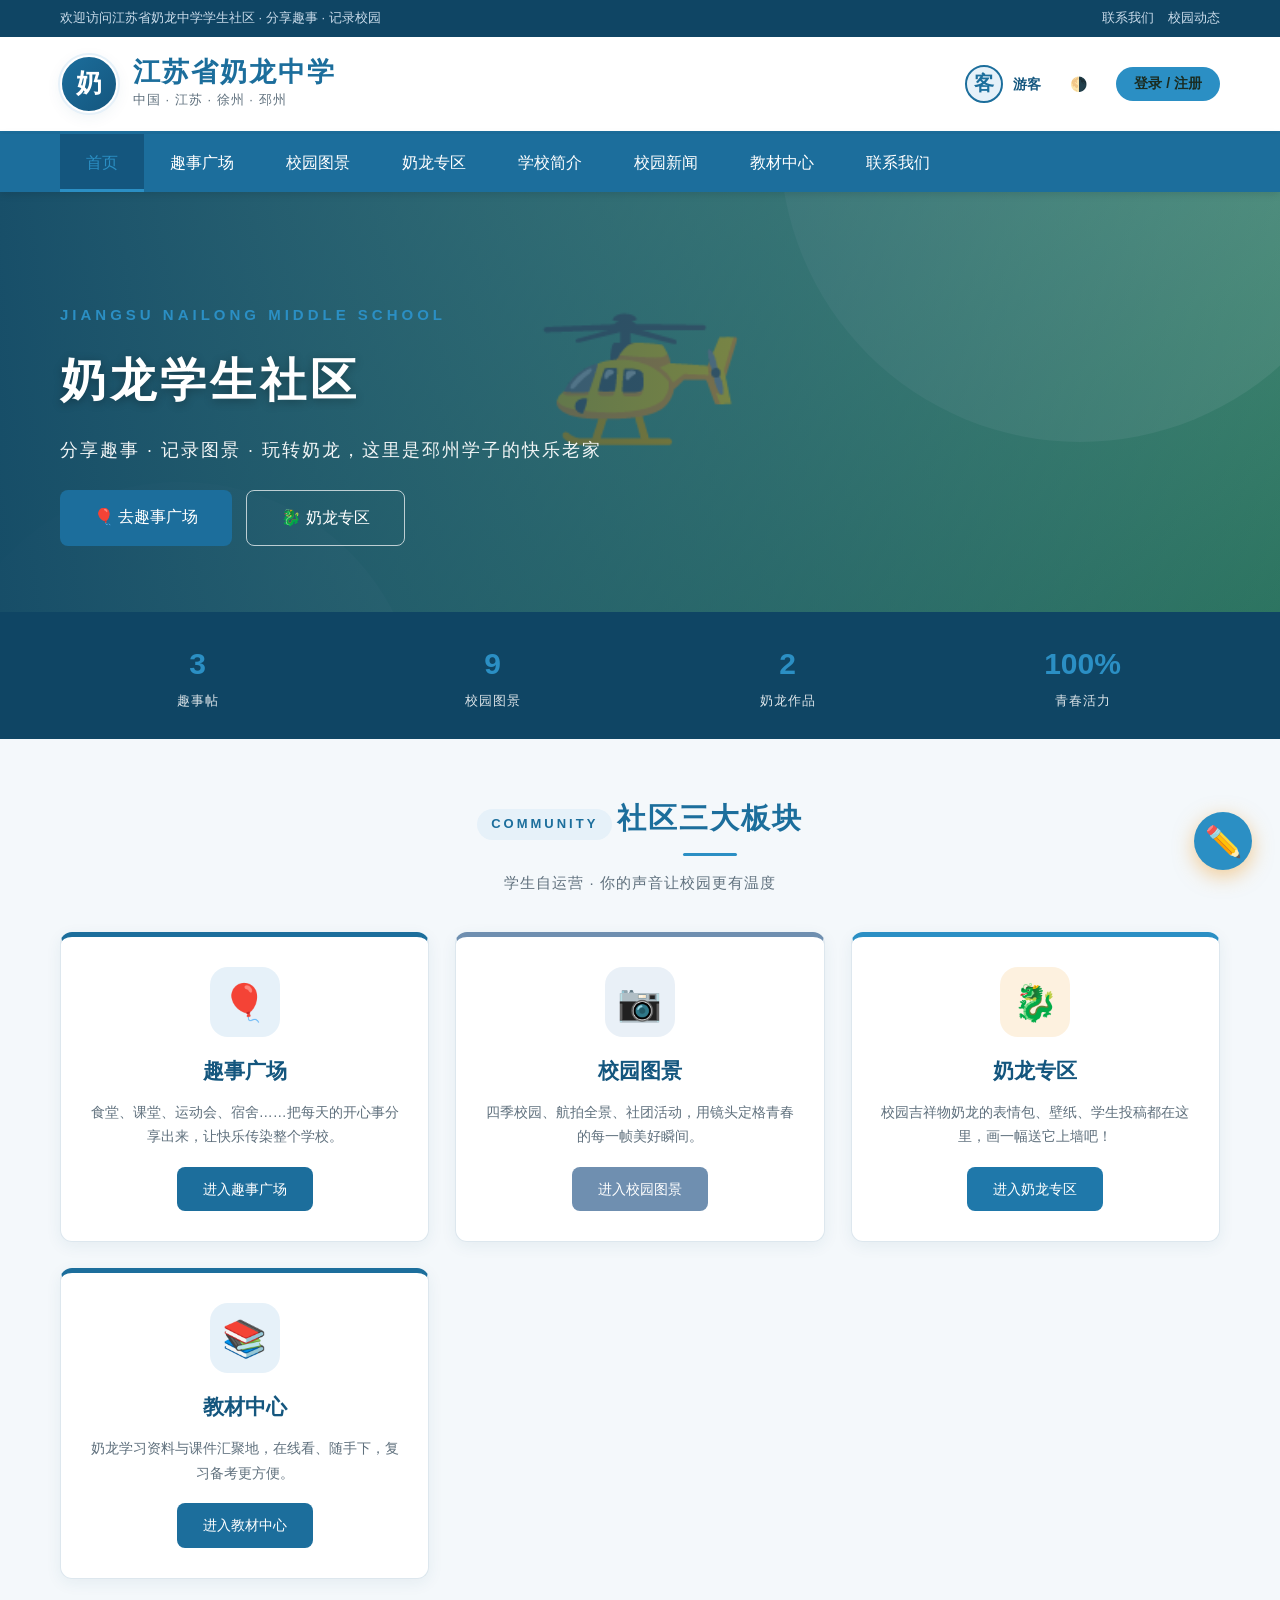
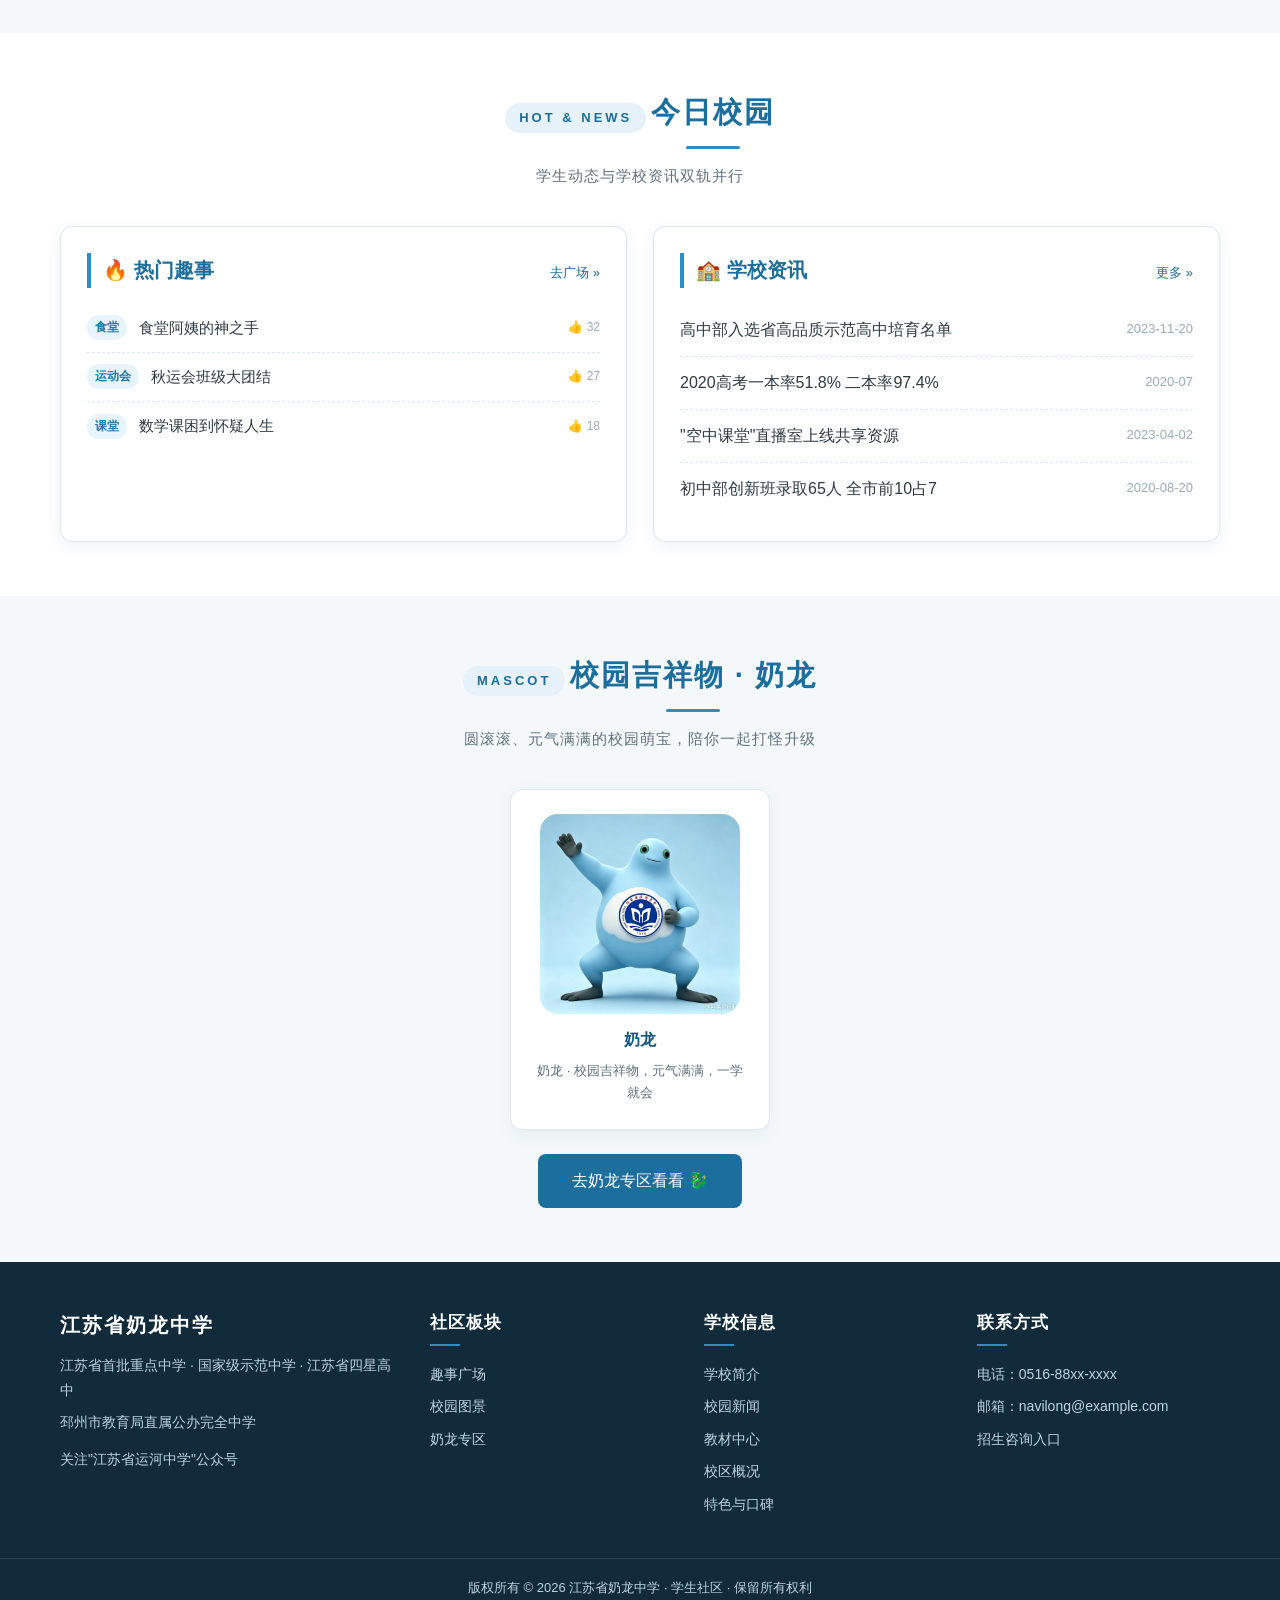
==== commit 1e6d0e07: "新增教材中心：奶龙学习资料 PDF 在线阅读/下载，接入导航/页脚/首页入口" ====
--- a/index.html
+++ b/index.html
@@ -65,6 +65,12 @@
           <h4>奶龙专区</h4>
           <p>校园吉祥物奶龙的表情包、壁纸、学生投稿都在这里，画一幅送它上墙吧！</p>
           <span class="btn" style="background:var(--accent-dark);">进入奶龙专区</span>
+        </a>
+        <a class="entrance-card" href="textbook.html" style="border-top-color:#1c6e9c;">
+          <div class="pic" style="background:#e6f1f9;">📚</div>
+          <h4>教材中心</h4>
+          <p>奶龙学习资料与课件汇聚地，在线看、随手下，复习备考更方便。</p>
+          <span class="btn" style="background:#1c6e9c;">进入教材中心</span>
         </a>
       </div>
     </div>
